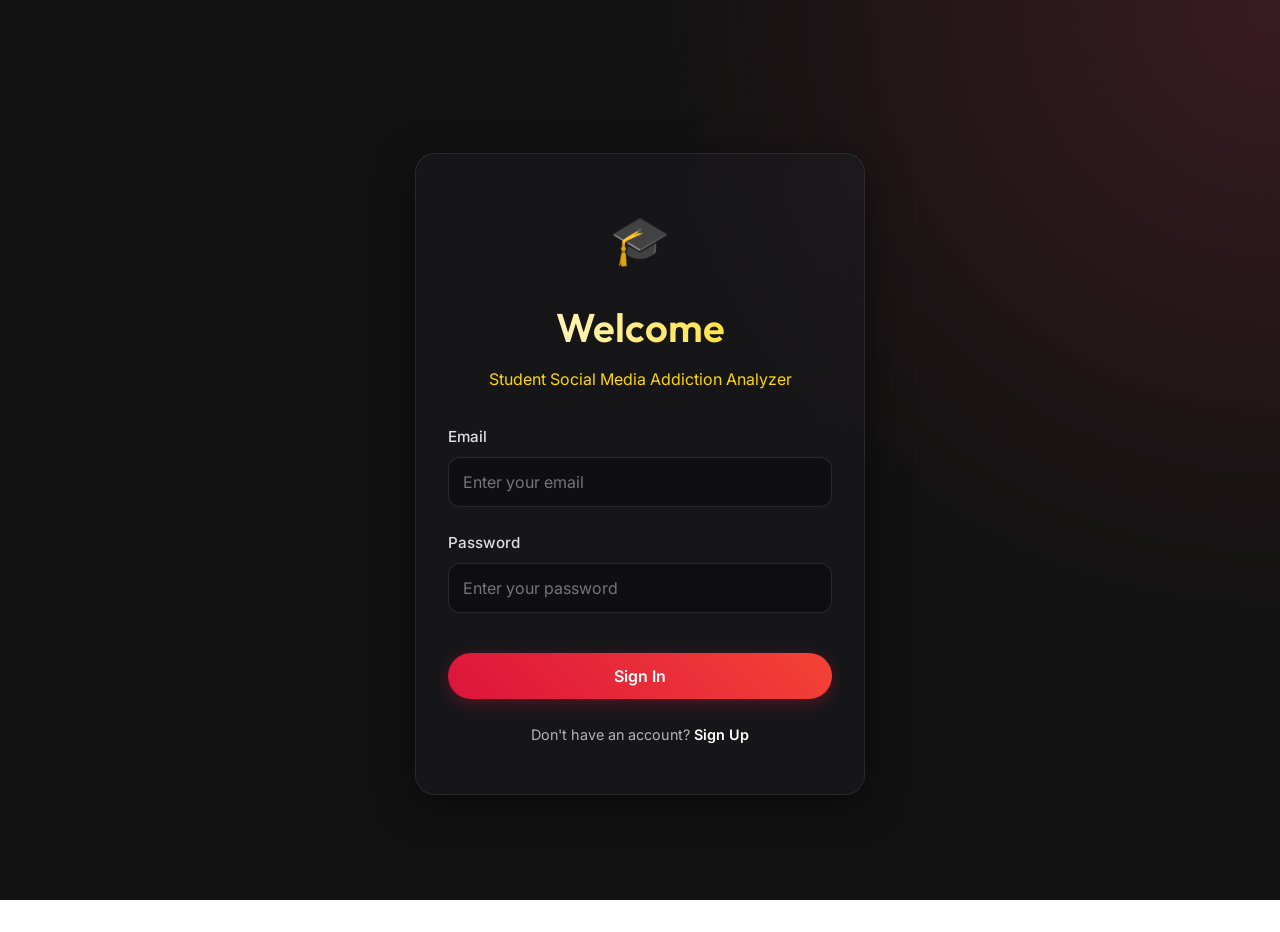
==== frontend/index.html @ e32ec124 "Added the proper frontend and backend" ====
<!DOCTYPE html>
<html lang="en">
<head>
    <meta charset="UTF-8">
    <meta name="viewport" content="width=device-width, initial-scale=1.0">
    <title>Sign In - Student Addiction Predictor</title>
    <!-- Google Fonts -->
    <link rel="preconnect" href="https://fonts.googleapis.com">
    <link rel="preconnect" href="https://fonts.gstatic.com" crossorigin>
    <link href="https://fonts.googleapis.com/css2?family=Inter:wght@400;500;600&family=Outfit:wght@500;600;700;800&display=swap" rel="stylesheet">
    <link rel="stylesheet" href="styles.css">
    <style>
        .auth-container {
            min-height: 100vh;
            display: flex;
            align-items: center;
            justify-content: center;
            padding: 2rem;
        }

        .auth-card {
            width: 100%;
            max-width: 450px;
            padding: 3rem 2rem;
        }

        .auth-header {
            text-align: center;
            margin-bottom: 2rem;
        }

        .auth-icon {
            font-size: 3rem;
            margin-bottom: 1rem;
        }

        .auth-toggle {
            text-align: center;
            margin-top: 1.5rem;
            font-size: 0.9rem;
            color: var(--text-muted);
        }

        .auth-toggle a {
            font-weight: 600;
            cursor: pointer;
        }
    </style>
</head>
<body>

    <div class="auth-container">
        <div class="glass-panel auth-card animate-fade-in">
            <div class="auth-header">
                <div class="auth-icon">🎓</div>
                <h1>Welcome</h1>
                <p style="color: var(--secondary)">Student Social Media Addiction Analyzer</p>
            </div>

            <!-- Sign In Form -->
            <form id="signInForm">
                <div class="form-group">
                    <label for="signinEmail">Email</label>
                    <input type="email" id="signinEmail" required placeholder="Enter your email">
                </div>
                <div class="form-group">
                    <label for="signinPassword">Password</label>
                    <input type="password" id="signinPassword" required placeholder="Enter your password">
                </div>
                <button type="submit" class="btn btn-block" style="margin-top: 1rem;">Sign In</button>
                <div class="auth-toggle">
                    Don't have an account? <a id="showSignUp">Sign Up</a>
                </div>
            </form>

            <!-- Sign Up Form (Hidden by default) -->
            <form id="signUpForm" class="hidden">
                <div class="form-group">
                    <label for="signupName">Full Name</label>
                    <input type="text" id="signupName" required placeholder="John Doe">
                </div>
                <div class="form-group">
                    <label for="signupEmail">Email</label>
                    <input type="email" id="signupEmail" required placeholder="Enter your email">
                </div>
                <div class="form-group">
                    <label>Gender 🧑/👩</label>
                    <select id="signupGender" required>
                        <option value="Male">Male</option>
                        <option value="Female">Female</option>
                    </select>
                </div>
                <div class="form-group">
                    <label for="signupPassword">Password</label>
                    <input type="password" id="signupPassword" required minlength="6" placeholder="Create a password (min 6 chars)">
                </div>
                <button type="submit" class="btn btn-block" style="margin-top: 1rem;">Create Account</button>
                <div class="auth-toggle">
                    Already have an account? <a id="showSignIn">Sign In</a>
                </div>
            </form>
        </div>
    </div>

    <script src="app.js"></script>
    <script>
        // Form Toggle Logic
        const signInForm = document.getElementById('signInForm');
        const signUpForm = document.getElementById('signUpForm');
        const showSignUpBtn = document.getElementById('showSignUp');
        const showSignInBtn = document.getElementById('showSignIn');

        showSignUpBtn.addEventListener('click', () => {
            signInForm.classList.add('hidden');
            signUpForm.classList.remove('hidden');
            document.querySelector('.auth-header h1').innerText = 'Create Account';
        });

        showSignInBtn.addEventListener('click', () => {
            signUpForm.classList.add('hidden');
            signInForm.classList.remove('hidden');
            document.querySelector('.auth-header h1').innerText = 'Welcome';
        });

        // Sign In Logic
        signInForm.addEventListener('submit', async (e) => {
            e.preventDefault();
            const email = document.getElementById('signinEmail').value;
            const password = document.getElementById('signinPassword').value;
            
            const result = await loginUser(email, password);
            if (result.success) {
                showToast('Login successful!');
                window.location.href = 'dashboard.html';
            } else {
                showToast(result.message, 'error');
            }
        });

        // Sign Up Logic
        signUpForm.addEventListener('submit', async (e) => {
            e.preventDefault();
            const name = document.getElementById('signupName').value;
            const email = document.getElementById('signupEmail').value;
            const password = document.getElementById('signupPassword').value;
            const gender = document.getElementById('signupGender').value;
            
            const result = await registerUser(name, email, password, gender);
            if (result.success) {
                showToast('Registration successful! Launching dashboard...');
                setTimeout(() => window.location.href = 'dashboard.html', 1000);
            } else {
                showToast(result.message, 'error');
            }
        });
    </script>
</body>
</html>
---- frontend/styles.css ----
/* frontend/styles.css - Modern Overhaul */

:root {
    --primary: #121212;
    --primary-light: #1e1e24;
    --secondary: #FFD700;    /* Gold */
    --accent: #DC143C;       /* Crimson */
    --text-main: #FFFFFF;
    --text-muted: #B3B3B3;
    --glass-bg: rgba(30, 30, 36, 0.45);
    --glass-border: rgba(255, 255, 255, 0.08);
    --font-heading: 'Outfit', sans-serif;
    --font-body: 'Inter', sans-serif;
}

* {
    margin: 0;
    padding: 0;
    box-sizing: border-box;
}

body {
    font-family: var(--font-body);
    background: radial-gradient(circle at top right, #3a1c22, #121212 40%),
                radial-gradient(circle at bottom left, #1c1c15, #121212);
    background-attachment: fixed;
    color: var(--text-main);
    line-height: 1.6;
    min-height: 100vh;
    padding-bottom: 2rem;
}

h1, h2, h3, h4 {
    font-family: var(--font-heading);
    font-weight: 600;
}

h1 {
    font-size: 2.5rem;
    background: linear-gradient(90deg, var(--text-main), var(--secondary));
    -webkit-background-clip: text;
    -webkit-text-fill-color: transparent;
    margin-bottom: 0.5rem;
}

h2 {
    font-size: 1.5rem;
    color: var(--secondary);
}

a {
    color: var(--text-main);
    text-decoration: none;
    transition: color 0.3s ease;
}

a:hover {
    color: var(--secondary);
}

.text-center { text-align: center; }
.text-muted { color: var(--text-muted); }
.mt-1 { margin-top: 1rem; }
.mt-2 { margin-top: 2rem; }
.mb-1 { margin-bottom: 1rem; }
.mb-2 { margin-bottom: 2rem; }
.hidden { display: none !important; }

/* LAYOUT */
.container {
    max-width: 1200px;
    margin: 0 auto;
    padding: 0 20px;
}

.grid-2 {
    display: grid;
    grid-template-columns: 1fr 1fr;
    gap: 2rem;
}
.grid-3 {
    display: grid;
    grid-template-columns: repeat(3, 1fr);
    gap: 1.5rem;
}
@media (max-width: 768px) {
    .grid-2, .grid-3 {
        grid-template-columns: 1fr;
    }
}

/* GLASSMORPHISM PANEL */
.glass-panel {
    background: var(--glass-bg);
    border: 1px solid var(--glass-border);
    backdrop-filter: blur(16px);
    -webkit-backdrop-filter: blur(16px);
    border-radius: 20px;
    /* Increased Space */
    padding: 3.5rem;
    box-shadow: 0 10px 40px rgba(0, 0, 0, 0.5);
    margin-top: 3rem;
    position: relative;
    overflow: hidden;
}

.glass-panel::before {
    content: '';
    position: absolute;
    top: 0; left: -100%;
    width: 50%; height: 100%;
    background: linear-gradient(90deg, transparent, rgba(255,255,255,0.03), transparent);
    transform: skewX(-20deg);
    transition: 0.5s;
    pointer-events: none;
}
.glass-panel:hover::before {
    left: 200%;
}

/* NAVIGATION */
nav {
    display: flex;
    justify-content: space-between;
    align-items: center;
    padding: 2rem 0;
    border-bottom: 1px solid var(--glass-border);
}

.nav-brand {
    font-size: 1.8rem;
    font-family: var(--font-heading);
    font-weight: 800;
    color: var(--text-main);
    letter-spacing: 1px;
}

.nav-links {
    display: flex;
    align-items: center;
    gap: 2rem;
    font-weight: 500;
}

.nav-divider {
    border-left: 1px solid #444; 
    height: 24px; 
    margin: 0 10px;
}

/* PROFILE DROPDOWN */
.user-profile {
    display: flex;
    align-items: center;
    gap: 10px;
    cursor: pointer;
    background: rgba(255, 255, 255, 0.05);
    padding: 5px 15px 5px 5px;
    border-radius: 30px;
    border: 1px solid rgba(255, 255, 255, 0.1);
    transition: all 0.3s ease;
}

.user-profile:hover {
    background: rgba(255, 255, 255, 0.1);
    border-color: var(--secondary);
}

.avatar {
    width: 35px;
    height: 35px;
    border-radius: 50%;
    background: linear-gradient(135deg, var(--secondary), var(--accent));
    display: flex;
    align-items: center;
    justify-content: center;
    font-weight: bold;
    color: var(--primary);
    font-family: var(--font-heading);
}

.dropdown-menu {
    position: absolute;
    top: 80px;
    right: 20px;
    background: rgba(20, 20, 25, 0.98);
    border: 1px solid var(--glass-border);
    backdrop-filter: blur(20px);
    border-radius: 12px;
    padding: 1.2rem;
    width: 250px;
    box-shadow: 0 10px 40px rgba(0,0,0,0.6);
    opacity: 0;
    visibility: hidden;
    transform: translateY(-10px);
    transition: all 0.3s ease;
    z-index: 1000;
}

.dropdown-menu.show {
    opacity: 1;
    visibility: visible;
    transform: translateY(0);
}

.dropdown-menu a {
    display: block;
    padding: 10px;
    border-radius: 6px;
    color: var(--text-main);
    transition: background 0.2s;
    font-size: 0.9rem;
}

.dropdown-menu a:hover {
    background: rgba(255, 255, 255, 0.1);
}

/* BUTTONS */
.btn {
    display: inline-block;
    padding: 0.8rem 2rem;
    font-size: 1rem;
    font-weight: 600;
    color: var(--text-main);
    background: linear-gradient(45deg, var(--accent), #f44336);
    border: none;
    border-radius: 30px;
    cursor: pointer;
    transition: all 0.3s ease;
    box-shadow: 0 4px 15px rgba(220, 20, 60, 0.3);
    font-family: var(--font-body);
}

.btn:hover {
    transform: translateY(-2px);
    box-shadow: 0 6px 20px rgba(220, 20, 60, 0.5);
    color: white; /* Fix hover override */
}

.btn:disabled {
    opacity: 0.6;
    cursor: not-allowed;
    transform: none;
}

.btn-block { width: 100%; }
.btn-secondary {
    background: transparent;
    border: 1px solid var(--glass-border);
    box-shadow: none;
}
.btn-secondary:hover {
    background: rgba(255, 255, 255, 0.1);
    box-shadow: 0 4px 15px rgba(0,0,0,0.3);
}

/* FORMS */
.form-group {
    margin-bottom: 1.5rem;
    text-align: left;
}

.form-group label {
    display: block;
    font-size: 0.95rem;
    font-weight: 500;
    margin-bottom: 0.5rem;
    color: #e0e0e0;
}

input[type="text"],
input[type="email"],
input[type="password"],
input[type="number"],
select {
    width: 100%;
    padding: 14px;
    background: rgba(0, 0, 0, 0.3);
    border: 1px solid rgba(255, 255, 255, 0.1);
    border-radius: 12px;
    color: white;
    font-family: var(--font-body);
    font-size: 1rem;
    transition: all 0.3s cubic-bezier(0.4, 0, 0.2, 1);
}

input:focus, select:focus {
    outline: none;
    border-color: var(--secondary);
    background: rgba(0, 0, 0, 0.5);
    box-shadow: 0 0 15px rgba(255, 215, 0, 0.15);
}

select option {
    background-color: var(--primary-light);
    color: white;
}

.hint {
    font-size: 0.8rem;
    color: var(--text-muted);
    margin-top: 0.3rem;
    display: block;
}

/* RANGE SLIDERS */
input[type="range"] {
    -webkit-appearance: none;
    width: 100%;
    background: transparent;
    padding: 0;
    border: none;
}

input[type="range"]::-webkit-slider-thumb {
    -webkit-appearance: none;
    height: 20px;
    width: 20px;
    border-radius: 50%;
    background: var(--secondary);
    cursor: pointer;
    margin-top: -8px;
    box-shadow: 0 0 10px rgba(255, 215, 0, 0.5);
}

input[type="range"]::-webkit-slider-runnable-track {
    width: 100%;
    height: 4px;
    cursor: pointer;
    background: rgba(255, 255, 255, 0.2);
    border-radius: 2px;
}

.range-values {
    display: flex;
    justify-content: space-between;
    margin-top: 0.5rem;
    font-size: 0.85rem;
    color: var(--text-muted);
}

.range-display {
    color: var(--secondary);
    font-weight: 600;
    font-size: 1.1rem;
}

/* METRICS & GAUGES */
.metric-card {
    background: rgba(0, 0, 0, 0.2);
    border: 1px solid rgba(255, 255, 255, 0.05);
    border-radius: 15px;
    padding: 1.5rem;
    text-align: left;
    transition: transform 0.3s;
}
.metric-card:hover {
    transform: translateY(-5px);
    border-color: rgba(255,255,255,0.15);
}

.metric-card h3 {
    color: var(--text-muted);
    font-size: 0.9rem;
    text-transform: uppercase;
    letter-spacing: 1px;
}

.metric-card .value {
    font-size: 2rem;
    font-weight: 700;
    color: var(--text-main);
    margin-top: 0.5rem;
    font-family: var(--font-heading);
}

.badge {
    padding: 5px 12px;
    border-radius: 20px;
    font-size: 0.85rem;
    font-weight: 600;
    text-transform: uppercase;
}
.badge-healthy { background: rgba(76, 175, 80, 0.2); color: #4caf50; border: 1px solid #4caf50; }
.badge-moderate { background: rgba(255, 152, 0, 0.2); color: #ff9800; border: 1px solid #ff9800; }
.badge-critical { background: rgba(244, 67, 54, 0.2); color: #f44336; border: 1px solid #f44336; }

/* GAUGE CSS */
.gauge-container {
    position: relative;
    width: 150px;
    height: 75px;
    overflow: hidden;
}
.gauge-background {
    position: absolute;
    top: 0; left: 0;
    width: 150px; height: 150px;
    border-radius: 50%;
    border: 15px solid rgba(255, 255, 255, 0.1);
    box-sizing: border-box;
}
.gauge-fill {
    position: absolute;
    top: 0; left: 0;
    width: 150px; height: 150px;
    border-radius: 50%;
    border: 15px solid transparent;
    border-top-color: #ff9800;
    border-left-color: #ff9800;
    box-sizing: border-box;
    transform: rotate(-45deg); /* 0% */
    transition: transform 1.5s cubic-bezier(0.2, 0.8, 0.2, 1);
}
.gauge-text {
    position: absolute;
    bottom: 0;
    width: 100%;
    text-align: center;
    font-size: 1.5rem;
    font-weight: bold;
    color: white;
}

/* ALERTS */
.alert {
    padding: 1rem 1.5rem;
    border-radius: 12px;
    border-left: 5px solid;
    margin-bottom: 1rem;
}
.alert-success { background: rgba(76, 175, 80, 0.1); border-color: #4caf50; }
.alert-warning { background: rgba(255, 152, 0, 0.1); border-color: #ff9800; }
.alert-danger { background: rgba(244, 67, 54, 0.1); border-color: #f44336; }

/* ANIMATIONS */
.animate-fade-in {
    animation: fadeIn 0.6s ease-out forwards;
}

@keyframes fadeIn {
    from { opacity: 0; transform: translateY(20px); }
    to { opacity: 1; transform: translateY(0); }
}
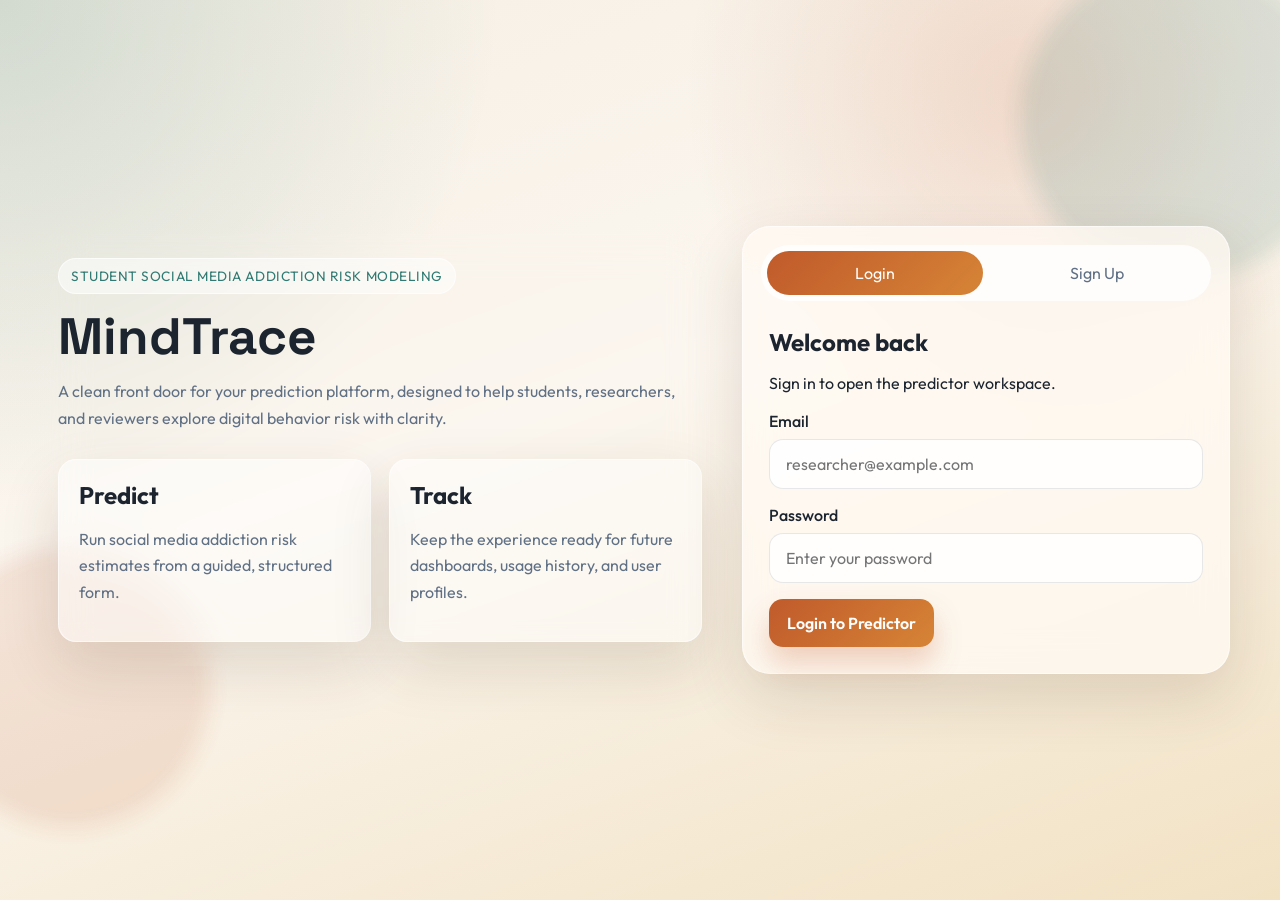
==== commit b2dc133a: "Created the FastApi API and added prediction endpoint" ====
--- a/frontend/index.html
+++ b/frontend/index.html
@@ -1,158 +1,90 @@
 <!DOCTYPE html>
 <html lang="en">
 <head>
-    <meta charset="UTF-8">
-    <meta name="viewport" content="width=device-width, initial-scale=1.0">
-    <title>Sign In - Student Addiction Predictor</title>
-    <!-- Google Fonts -->
-    <link rel="preconnect" href="https://fonts.googleapis.com">
-    <link rel="preconnect" href="https://fonts.gstatic.com" crossorigin>
-    <link href="https://fonts.googleapis.com/css2?family=Inter:wght@400;500;600&family=Outfit:wght@500;600;700;800&display=swap" rel="stylesheet">
-    <link rel="stylesheet" href="styles.css">
-    <style>
-        .auth-container {
-            min-height: 100vh;
-            display: flex;
-            align-items: center;
-            justify-content: center;
-            padding: 2rem;
-        }
+  <meta charset="UTF-8">
+  <meta name="viewport" content="width=device-width, initial-scale=1.0">
+  <title>MindTrace | Login</title>
+  <link rel="preconnect" href="https://fonts.googleapis.com">
+  <link rel="preconnect" href="https://fonts.gstatic.com" crossorigin>
+  <link href="https://fonts.googleapis.com/css2?family=Outfit:wght@300;400;500;600;700&family=Space+Grotesk:wght@500;700&display=swap" rel="stylesheet">
+  <link rel="stylesheet" href="./css/styles.css">
+</head>
+<body class="auth-body">
+  <div class="ambient ambient-one"></div>
+  <div class="ambient ambient-two"></div>
 
-        .auth-card {
-            width: 100%;
-            max-width: 450px;
-            padding: 3rem 2rem;
-        }
+  <main class="auth-shell">
+    <section class="auth-hero">
+      <span class="eyebrow">Student Social Media Addiction Risk Modeling</span>
+      <h1>MindTrace</h1>
+      <p>
+        A clean front door for your prediction platform, designed to help students,
+        researchers, and reviewers explore digital behavior risk with clarity.
+      </p>
 
-        .auth-header {
-            text-align: center;
-            margin-bottom: 2rem;
-        }
+      <div class="hero-points">
+        <article class="hero-card">
+          <h2>Predict</h2>
+          <p>Run social media addiction risk estimates from a guided, structured form.</p>
+        </article>
+        <article class="hero-card">
+          <h2>Track</h2>
+          <p>Keep the experience ready for future dashboards, usage history, and user profiles.</p>
+        </article>
+      </div>
+    </section>
 
-        .auth-icon {
-            font-size: 3rem;
-            margin-bottom: 1rem;
-        }
+    <section class="auth-panel">
+      <div class="auth-toggle" role="tablist" aria-label="Authentication toggle">
+        <button class="auth-tab active" data-auth-tab="login" type="button">Login</button>
+        <button class="auth-tab" data-auth-tab="signup" type="button">Sign Up</button>
+      </div>
 
-        .auth-toggle {
-            text-align: center;
-            margin-top: 1.5rem;
-            font-size: 0.9rem;
-            color: var(--text-muted);
-        }
+      <form class="auth-form active" id="login-form">
+        <div class="form-heading">
+          <h2>Welcome back</h2>
+          <p>Sign in to open the predictor workspace.</p>
+        </div>
 
-        .auth-toggle a {
-            font-weight: 600;
-            cursor: pointer;
-        }
-    </style>
-</head>
-<body>
+        <label>
+          <span>Email</span>
+          <input type="email" name="email" placeholder="researcher@example.com" required>
+        </label>
 
-    <div class="auth-container">
-        <div class="glass-panel auth-card animate-fade-in">
-            <div class="auth-header">
-                <div class="auth-icon">🎓</div>
-                <h1>Welcome</h1>
-                <p style="color: var(--secondary)">Student Social Media Addiction Analyzer</p>
-            </div>
+        <label>
+          <span>Password</span>
+          <input type="password" name="password" placeholder="Enter your password" required>
+        </label>
 
-            <!-- Sign In Form -->
-            <form id="signInForm">
-                <div class="form-group">
-                    <label for="signinEmail">Email</label>
-                    <input type="email" id="signinEmail" required placeholder="Enter your email">
-                </div>
-                <div class="form-group">
-                    <label for="signinPassword">Password</label>
-                    <input type="password" id="signinPassword" required placeholder="Enter your password">
-                </div>
-                <button type="submit" class="btn btn-block" style="margin-top: 1rem;">Sign In</button>
-                <div class="auth-toggle">
-                    Don't have an account? <a id="showSignUp">Sign Up</a>
-                </div>
-            </form>
+        <button class="primary-btn" type="submit">Login to Predictor</button>
+      </form>
 
-            <!-- Sign Up Form (Hidden by default) -->
-            <form id="signUpForm" class="hidden">
-                <div class="form-group">
-                    <label for="signupName">Full Name</label>
-                    <input type="text" id="signupName" required placeholder="John Doe">
-                </div>
-                <div class="form-group">
-                    <label for="signupEmail">Email</label>
-                    <input type="email" id="signupEmail" required placeholder="Enter your email">
-                </div>
-                <div class="form-group">
-                    <label>Gender 🧑/👩</label>
-                    <select id="signupGender" required>
-                        <option value="Male">Male</option>
-                        <option value="Female">Female</option>
-                    </select>
-                </div>
-                <div class="form-group">
-                    <label for="signupPassword">Password</label>
-                    <input type="password" id="signupPassword" required minlength="6" placeholder="Create a password (min 6 chars)">
-                </div>
-                <button type="submit" class="btn btn-block" style="margin-top: 1rem;">Create Account</button>
-                <div class="auth-toggle">
-                    Already have an account? <a id="showSignIn">Sign In</a>
-                </div>
-            </form>
+      <form class="auth-form" id="signup-form">
+        <div class="form-heading">
+          <h2>Create account</h2>
+          <p>Start with a lightweight profile for your hosted project.</p>
         </div>
-    </div>
 
-    <script src="app.js"></script>
-    <script>
-        // Form Toggle Logic
-        const signInForm = document.getElementById('signInForm');
-        const signUpForm = document.getElementById('signUpForm');
-        const showSignUpBtn = document.getElementById('showSignUp');
-        const showSignInBtn = document.getElementById('showSignIn');
+        <label>
+          <span>Full Name</span>
+          <input type="text" name="name" placeholder="Your name" required>
+        </label>
 
-        showSignUpBtn.addEventListener('click', () => {
-            signInForm.classList.add('hidden');
-            signUpForm.classList.remove('hidden');
-            document.querySelector('.auth-header h1').innerText = 'Create Account';
-        });
+        <label>
+          <span>Email</span>
+          <input type="email" name="email" placeholder="you@example.com" required>
+        </label>
 
-        showSignInBtn.addEventListener('click', () => {
-            signUpForm.classList.add('hidden');
-            signInForm.classList.remove('hidden');
-            document.querySelector('.auth-header h1').innerText = 'Welcome';
-        });
+        <label>
+          <span>Password</span>
+          <input type="password" name="password" placeholder="Choose a password" required>
+        </label>
 
-        // Sign In Logic
-        signInForm.addEventListener('submit', async (e) => {
-            e.preventDefault();
-            const email = document.getElementById('signinEmail').value;
-            const password = document.getElementById('signinPassword').value;
-            
-            const result = await loginUser(email, password);
-            if (result.success) {
-                showToast('Login successful!');
-                window.location.href = 'dashboard.html';
-            } else {
-                showToast(result.message, 'error');
-            }
-        });
+        <button class="primary-btn" type="submit">Create Account</button>
+      </form>
+    </section>
+  </main>
 
-        // Sign Up Logic
-        signUpForm.addEventListener('submit', async (e) => {
-            e.preventDefault();
-            const name = document.getElementById('signupName').value;
-            const email = document.getElementById('signupEmail').value;
-            const password = document.getElementById('signupPassword').value;
-            const gender = document.getElementById('signupGender').value;
-            
-            const result = await registerUser(name, email, password, gender);
-            if (result.success) {
-                showToast('Registration successful! Launching dashboard...');
-                setTimeout(() => window.location.href = 'dashboard.html', 1000);
-            } else {
-                showToast(result.message, 'error');
-            }
-        });
-    </script>
+  <script src="./js/app.js"></script>
 </body>
 </html>
--- a/frontend/css/styles.css
+++ b/frontend/css/styles.css
@@ -0,0 +1,527 @@
+:root {
+  --bg: #f6efe4;
+  --bg-deep: #f2e2c4;
+  --surface: rgba(255, 250, 243, 0.76);
+  --surface-strong: #fffaf3;
+  --text: #1c2430;
+  --muted: #607085;
+  --line: rgba(28, 36, 48, 0.1);
+  --primary: #c05a2b;
+  --primary-dark: #9f451d;
+  --accent: #2f7a72;
+  --shadow: 0 24px 60px rgba(71, 46, 18, 0.14);
+  --radius-lg: 28px;
+  --radius-md: 18px;
+  --radius-sm: 12px;
+}
+
+* {
+  box-sizing: border-box;
+}
+
+html {
+  scroll-behavior: smooth;
+}
+
+body {
+  margin: 0;
+  min-height: 100vh;
+  font-family: "Outfit", "Segoe UI", sans-serif;
+  color: var(--text);
+  background:
+    radial-gradient(circle at top left, rgba(47, 122, 114, 0.18), transparent 32%),
+    radial-gradient(circle at 80% 10%, rgba(192, 90, 43, 0.18), transparent 26%),
+    linear-gradient(160deg, var(--bg) 0%, #fbf6ef 45%, var(--bg-deep) 100%);
+}
+
+a {
+  color: inherit;
+  text-decoration: none;
+}
+
+button,
+input,
+select {
+  font: inherit;
+}
+
+.auth-body,
+.app-body {
+  position: relative;
+  overflow-x: hidden;
+}
+
+.ambient {
+  position: fixed;
+  border-radius: 999px;
+  filter: blur(10px);
+  opacity: 0.8;
+  pointer-events: none;
+}
+
+.ambient-one {
+  width: 320px;
+  height: 320px;
+  top: -40px;
+  right: -60px;
+  background: rgba(47, 122, 114, 0.18);
+}
+
+.ambient-two {
+  width: 280px;
+  height: 280px;
+  left: -70px;
+  bottom: 8%;
+  background: rgba(192, 90, 43, 0.16);
+}
+
+.auth-shell {
+  width: min(1180px, calc(100% - 40px));
+  margin: 0 auto;
+  min-height: 100vh;
+  display: grid;
+  grid-template-columns: 1.15fr 0.85fr;
+  align-items: center;
+  gap: 32px;
+  padding: 48px 0;
+}
+
+.auth-hero,
+.auth-panel,
+.glass-card,
+.topbar {
+  backdrop-filter: blur(18px);
+}
+
+.auth-hero {
+  padding: 24px 8px;
+}
+
+.eyebrow {
+  display: inline-flex;
+  align-items: center;
+  padding: 8px 12px;
+  border-radius: 999px;
+  background: rgba(255, 255, 255, 0.52);
+  border: 1px solid rgba(255, 255, 255, 0.65);
+  color: var(--accent);
+  font-size: 0.85rem;
+  letter-spacing: 0.04em;
+  text-transform: uppercase;
+}
+
+.auth-hero h1,
+.page-intro h1 {
+  margin: 18px 0 14px;
+  font-family: "Space Grotesk", sans-serif;
+  font-size: clamp(2.6rem, 4vw, 4.8rem);
+  line-height: 0.98;
+}
+
+.auth-hero p,
+.page-intro p,
+.hero-card p,
+.section-title p,
+.result-card p,
+.note-card p,
+.stat-card p,
+.modal-content p {
+  color: var(--muted);
+  line-height: 1.65;
+}
+
+.hero-points {
+  display: grid;
+  grid-template-columns: repeat(2, minmax(0, 1fr));
+  gap: 18px;
+  margin-top: 28px;
+}
+
+.hero-card,
+.auth-panel,
+.glass-card,
+.topbar,
+.notice-modal::backdrop,
+.modal-content {
+  border: 1px solid rgba(255, 255, 255, 0.58);
+}
+
+.hero-card {
+  padding: 20px;
+  border-radius: var(--radius-md);
+  background: rgba(255, 255, 255, 0.48);
+  box-shadow: var(--shadow);
+}
+
+.hero-card h2,
+.section-title h2,
+.result-card h3,
+.note-card h2,
+.stat-card strong,
+.form-heading h2,
+.modal-content h2 {
+  margin: 0 0 8px;
+}
+
+.auth-panel {
+  background: var(--surface);
+  border-radius: var(--radius-lg);
+  box-shadow: var(--shadow);
+  padding: 18px;
+}
+
+.auth-toggle {
+  display: grid;
+  grid-template-columns: repeat(2, 1fr);
+  background: rgba(255, 255, 255, 0.8);
+  border-radius: 999px;
+  padding: 6px;
+  gap: 6px;
+}
+
+.auth-tab {
+  border: 0;
+  background: transparent;
+  border-radius: 999px;
+  padding: 12px 16px;
+  color: var(--muted);
+  cursor: pointer;
+  transition: 0.25s ease;
+}
+
+.auth-tab.active {
+  background: linear-gradient(135deg, var(--primary), #d68436);
+  color: #fff;
+}
+
+.auth-form {
+  display: none;
+  padding: 26px 8px 8px;
+}
+
+.auth-form.active {
+  display: block;
+}
+
+.form-heading {
+  margin-bottom: 18px;
+}
+
+label {
+  display: block;
+  margin-bottom: 16px;
+}
+
+label span {
+  display: block;
+  margin-bottom: 8px;
+  font-weight: 500;
+}
+
+input,
+select {
+  width: 100%;
+  border: 1px solid var(--line);
+  background: rgba(255, 255, 255, 0.85);
+  color: var(--text);
+  border-radius: 14px;
+  padding: 14px 16px;
+  outline: none;
+  transition: border-color 0.2s ease, transform 0.2s ease;
+}
+
+input:focus,
+select:focus {
+  border-color: rgba(47, 122, 114, 0.6);
+  transform: translateY(-1px);
+}
+
+.primary-btn {
+  border: 0;
+  border-radius: 14px;
+  padding: 14px 18px;
+  background: linear-gradient(135deg, var(--primary), #d68436);
+  color: #fff;
+  font-weight: 600;
+  cursor: pointer;
+  box-shadow: 0 16px 28px rgba(192, 90, 43, 0.26);
+}
+
+.full-width {
+  width: 100%;
+}
+
+.app-bg-grid {
+  position: fixed;
+  inset: 0;
+  background-image:
+    linear-gradient(rgba(255, 255, 255, 0.25) 1px, transparent 1px),
+    linear-gradient(90deg, rgba(255, 255, 255, 0.25) 1px, transparent 1px);
+  background-size: 34px 34px;
+  mask-image: linear-gradient(to bottom, rgba(0, 0, 0, 0.5), transparent 90%);
+  pointer-events: none;
+}
+
+.topbar {
+  position: sticky;
+  top: 18px;
+  z-index: 30;
+  width: min(1220px, calc(100% - 32px));
+  margin: 18px auto 0;
+  padding: 14px 18px;
+  border-radius: 22px;
+  background: rgba(255, 249, 241, 0.8);
+  box-shadow: var(--shadow);
+  display: flex;
+  align-items: center;
+  justify-content: space-between;
+  gap: 16px;
+}
+
+.brand {
+  display: flex;
+  align-items: center;
+  gap: 14px;
+}
+
+.brand-mark,
+.avatar,
+.score-orb {
+  display: grid;
+  place-items: center;
+  border-radius: 50%;
+}
+
+.brand-mark {
+  width: 48px;
+  height: 48px;
+  background: linear-gradient(135deg, var(--accent), #69a39c);
+  color: #fff;
+  font-family: "Space Grotesk", sans-serif;
+  font-weight: 700;
+}
+
+.brand strong,
+.profile-copy strong {
+  display: block;
+}
+
+.brand small,
+.profile-copy small,
+.stat-label {
+  color: var(--muted);
+}
+
+.nav-links {
+  display: flex;
+  align-items: center;
+  gap: 10px;
+}
+
+.nav-links a {
+  padding: 10px 14px;
+  border-radius: 999px;
+  color: var(--muted);
+}
+
+.nav-links a.active {
+  background: rgba(47, 122, 114, 0.14);
+  color: var(--accent);
+  font-weight: 600;
+}
+
+.profile-menu {
+  position: relative;
+}
+
+.profile-trigger {
+  display: flex;
+  align-items: center;
+  gap: 12px;
+  border: 0;
+  padding: 8px 10px;
+  border-radius: 999px;
+  background: rgba(255, 255, 255, 0.84);
+  cursor: pointer;
+}
+
+.avatar {
+  width: 42px;
+  height: 42px;
+  background: linear-gradient(135deg, #1c2430, #526276);
+  color: #fff;
+  font-size: 0.9rem;
+  font-weight: 700;
+}
+
+.arrow {
+  color: var(--muted);
+  font-size: 0.9rem;
+}
+
+.profile-dropdown {
+  position: absolute;
+  right: 0;
+  top: calc(100% + 10px);
+  min-width: 180px;
+  background: rgba(255, 250, 243, 0.96);
+  border-radius: 18px;
+  border: 1px solid rgba(255, 255, 255, 0.7);
+  box-shadow: var(--shadow);
+  padding: 8px;
+  display: none;
+}
+
+.profile-menu.open .profile-dropdown {
+  display: block;
+}
+
+.dropdown-item {
+  width: 100%;
+  border: 0;
+  background: transparent;
+  text-align: left;
+  padding: 12px 14px;
+  border-radius: 12px;
+  cursor: pointer;
+}
+
+.dropdown-item:hover {
+  background: rgba(47, 122, 114, 0.09);
+}
+
+.page-shell {
+  width: min(1220px, calc(100% - 32px));
+  margin: 28px auto 40px;
+}
+
+.page-intro {
+  max-width: 760px;
+  margin-bottom: 26px;
+}
+
+.predictor-layout {
+  display: grid;
+  grid-template-columns: 1.4fr 0.8fr;
+  gap: 22px;
+  align-items: start;
+}
+
+.glass-card {
+  background: var(--surface);
+  border-radius: var(--radius-lg);
+  padding: 24px;
+  box-shadow: var(--shadow);
+}
+
+.predictor-form .section-title,
+.result-card .section-title {
+  margin-bottom: 22px;
+}
+
+.form-grid,
+.dashboard-grid {
+  display: grid;
+  gap: 16px;
+}
+
+.form-grid {
+  grid-template-columns: repeat(2, minmax(0, 1fr));
+}
+
+.results-stack {
+  display: grid;
+  gap: 22px;
+}
+
+.score-orb {
+  width: 120px;
+  height: 120px;
+  margin: 14px 0 18px;
+  background: radial-gradient(circle at top, #f8d69a, var(--primary));
+  color: #fff;
+  font-family: "Space Grotesk", sans-serif;
+  font-size: 2rem;
+  box-shadow: 0 18px 30px rgba(192, 90, 43, 0.25);
+}
+
+.dashboard-grid {
+  grid-template-columns: repeat(3, minmax(0, 1fr));
+}
+
+.stat-card strong {
+  display: block;
+  font-family: "Space Grotesk", sans-serif;
+  font-size: 2rem;
+  margin-top: 12px;
+}
+
+.notice-modal {
+  border: 0;
+  padding: 0;
+  background: transparent;
+}
+
+.notice-modal::backdrop {
+  background: rgba(20, 24, 31, 0.35);
+  backdrop-filter: blur(4px);
+}
+
+.modal-content {
+  width: min(520px, calc(100vw - 32px));
+  border-radius: 24px;
+  background: var(--surface-strong);
+  padding: 24px;
+  box-shadow: var(--shadow);
+}
+
+@media (max-width: 980px) {
+  .auth-shell,
+  .predictor-layout,
+  .dashboard-grid {
+    grid-template-columns: 1fr;
+  }
+
+  .topbar {
+    flex-wrap: wrap;
+  }
+
+  .nav-links {
+    order: 3;
+    width: 100%;
+    justify-content: flex-start;
+    overflow-x: auto;
+  }
+}
+
+@media (max-width: 720px) {
+  .auth-shell,
+  .page-shell {
+    width: min(100% - 20px, 1220px);
+  }
+
+  .topbar {
+    width: min(100% - 20px, 1220px);
+    top: 10px;
+    margin-top: 10px;
+  }
+
+  .hero-points,
+  .form-grid {
+    grid-template-columns: 1fr;
+  }
+
+  .auth-panel,
+  .glass-card {
+    padding: 18px;
+  }
+
+  .profile-copy {
+    display: none;
+  }
+
+  .page-intro h1,
+  .auth-hero h1 {
+    font-size: clamp(2.2rem, 9vw, 3.3rem);
+  }
+}
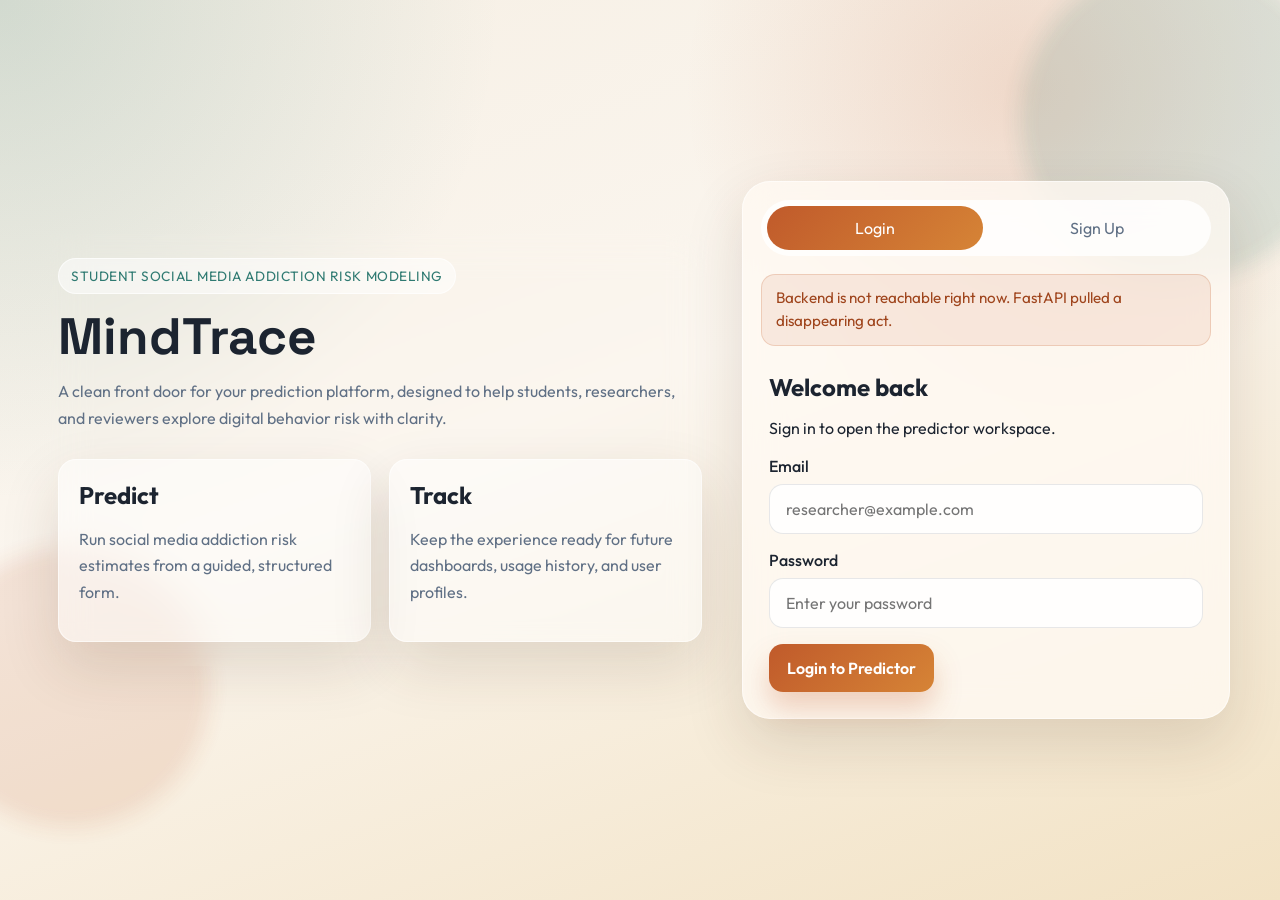
==== commit 632e1b14: "Replaced the backend with the FastApi and updated the frontend" ====
--- a/frontend/index.html
+++ b/frontend/index.html
@@ -38,6 +38,10 @@
       <div class="auth-toggle" role="tablist" aria-label="Authentication toggle">
         <button class="auth-tab active" data-auth-tab="login" type="button">Login</button>
         <button class="auth-tab" data-auth-tab="signup" type="button">Sign Up</button>
+      </div>
+
+      <div class="status-banner status-neutral" id="auth-api-status" aria-live="polite">
+        Checking FastAPI connection...
       </div>
 
       <form class="auth-form active" id="login-form">
@@ -85,6 +89,7 @@
     </section>
   </main>
 
+  <script src="./js/api.js"></script>
   <script src="./js/app.js"></script>
 </body>
 </html>
--- a/frontend/css/styles.css
+++ b/frontend/css/styles.css
@@ -125,7 +125,8 @@
 .result-card p,
 .note-card p,
 .stat-card p,
-.modal-content p {
+.modal-content p,
+.helper-copy {
   color: var(--muted);
   line-height: 1.65;
 }
@@ -247,8 +248,51 @@
   box-shadow: 0 16px 28px rgba(192, 90, 43, 0.26);
 }
 
+.primary-btn:disabled {
+  opacity: 0.72;
+  cursor: wait;
+}
+
 .full-width {
   width: 100%;
+}
+
+.helper-copy {
+  margin: 2px 0 16px;
+  font-size: 0.95rem;
+}
+
+.helper-copy code {
+  padding: 2px 6px;
+  border-radius: 999px;
+  background: rgba(28, 36, 48, 0.06);
+}
+
+.status-banner {
+  margin: 18px 0 0;
+  padding: 12px 14px;
+  border-radius: 14px;
+  border: 1px solid transparent;
+  font-size: 0.95rem;
+  line-height: 1.5;
+}
+
+.status-neutral {
+  background: rgba(255, 255, 255, 0.65);
+  border-color: rgba(28, 36, 48, 0.08);
+  color: var(--muted);
+}
+
+.status-success {
+  background: rgba(47, 122, 114, 0.1);
+  border-color: rgba(47, 122, 114, 0.18);
+  color: var(--accent);
+}
+
+.status-error {
+  background: rgba(192, 90, 43, 0.1);
+  border-color: rgba(192, 90, 43, 0.2);
+  color: var(--primary-dark);
 }
 
 .app-bg-grid {
@@ -445,6 +489,28 @@
   box-shadow: 0 18px 30px rgba(192, 90, 43, 0.25);
 }
 
+.result-meta {
+  display: grid;
+  grid-template-columns: repeat(2, minmax(0, 1fr));
+  gap: 14px;
+  margin-top: 22px;
+  padding-top: 18px;
+  border-top: 1px solid var(--line);
+}
+
+.result-meta span {
+  display: block;
+  color: var(--muted);
+  font-size: 0.82rem;
+  text-transform: uppercase;
+  letter-spacing: 0.04em;
+}
+
+.result-meta strong {
+  display: block;
+  margin-top: 6px;
+}
+
 .dashboard-grid {
   grid-template-columns: repeat(3, minmax(0, 1fr));
 }
@@ -507,7 +573,8 @@
   }
 
   .hero-points,
-  .form-grid {
+  .form-grid,
+  .result-meta {
     grid-template-columns: 1fr;
   }
 
